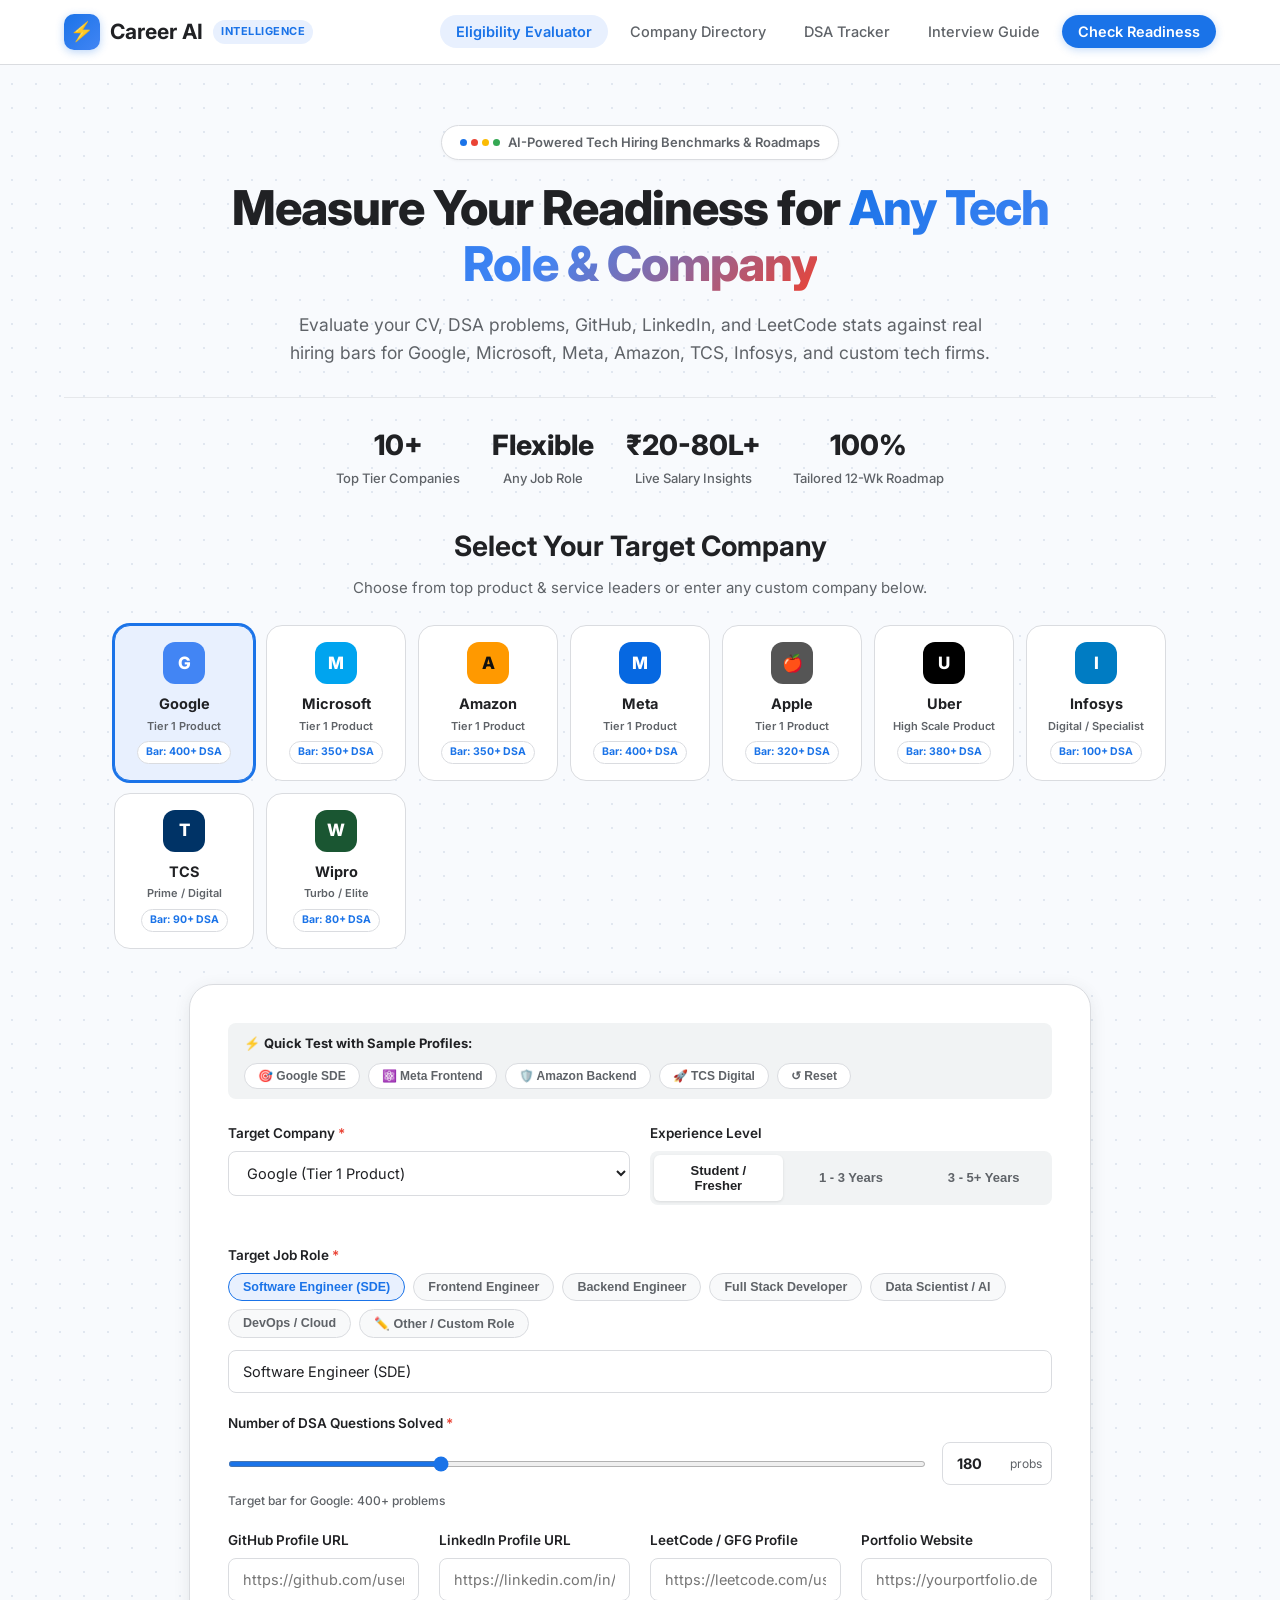
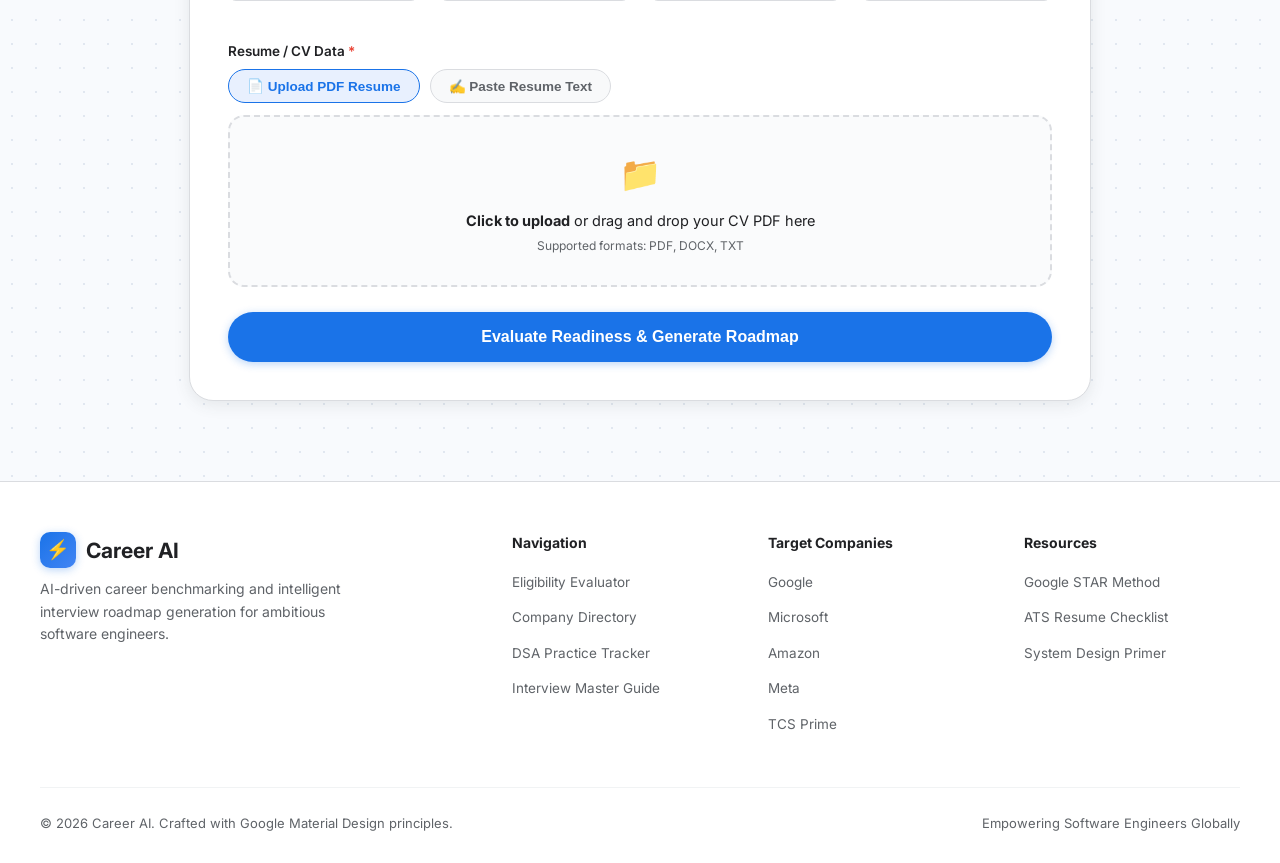
==== frontendai/index.html @ 82e25ff9 "Initial commit: Career AI v3.0 platform with multi-page Google Material design, role freedom, and el" ====
<!DOCTYPE html>
<html lang="en">
<head>
  <meta charset="UTF-8">
  <meta name="viewport" content="width=device-width, initial-scale=1.0">
  <title>Career AI | Tech Career Readiness & Intelligence Platform</title>
  <link rel="preconnect" href="https://fonts.googleapis.com">
  <link rel="preconnect" href="https://fonts.gstatic.com" crossorigin>
  <link href="https://fonts.googleapis.com/css2?family=Google+Sans:wght@400;500;700&family=Inter:wght@400;500;600;700;800&display=swap" rel="stylesheet">
  <link rel="stylesheet" href="style.css">
</head>
<body>

  <!-- Google-Style Navbar -->
  <nav class="navbar">
    <div class="nav-container">
      <a href="index.html" class="nav-brand">
        <div class="brand-logo-symbol">⚡</div>
        <span>Career AI</span>
        <span class="brand-ai-chip">INTELLIGENCE</span>
      </a>

      <ul class="nav-links">
        <li><a href="index.html" class="active">Eligibility Evaluator</a></li>
        <li><a href="companies.html">Company Directory</a></li>
        <li><a href="dsa-tracker.html">DSA Tracker</a></li>
        <li><a href="interview-guide.html">Interview Guide</a></li>
        <li><a href="#evaluatorSection" class="nav-cta">Check Readiness</a></li>
      </ul>
    </div>
  </nav>

  <!-- Hero Section -->
  <section class="hero">
    <div class="hero-pill-badge">
      <span class="google-dots">
        <span class="dot blue"></span>
        <span class="dot red"></span>
        <span class="dot yellow"></span>
        <span class="dot green"></span>
      </span>
      <span>AI-Powered Tech Hiring Benchmarks & Roadmaps</span>
    </div>

    <h1 class="hero-title">
      Measure Your Readiness for <span class="gradient-text">Any Tech Role & Company</span>
    </h1>
    <p class="hero-subtitle">
      Evaluate your CV, DSA problems, GitHub, LinkedIn, and LeetCode stats against real hiring bars for Google, Microsoft, Meta, Amazon, TCS, Infosys, and custom tech firms.
    </p>

    <div class="hero-stats-row">
      <div class="stat-item">
        <h3>10+</h3>
        <p>Top Tier Companies</p>
      </div>
      <div class="stat-item">
        <h3>Flexible</h3>
        <p>Any Job Role</p>
      </div>
      <div class="stat-item">
        <h3>₹20-80L+</h3>
        <p>Live Salary Insights</p>
      </div>
      <div class="stat-item">
        <h3>100%</h3>
        <p>Tailored 12-Wk Roadmap</p>
      </div>
    </div>
  </section>

  <!-- Quick Company Picker Section -->
  <section class="companies-picker-section">
    <div class="section-header">
      <h2>Select Your Target Company</h2>
      <p>Choose from top product & service leaders or enter any custom company below.</p>
    </div>

    <div class="company-cards-grid">
      <div class="picker-card selected" onclick="selectCompanyCard('Google')">
        <div class="company-logo-avatar avatar-google">G</div>
        <h4>Google</h4>
        <div class="picker-tag">Tier 1 Product</div>
        <div class="picker-dsa-badge">Bar: 400+ DSA</div>
      </div>

      <div class="picker-card" onclick="selectCompanyCard('Microsoft')">
        <div class="company-logo-avatar avatar-microsoft">M</div>
        <h4>Microsoft</h4>
        <div class="picker-tag">Tier 1 Product</div>
        <div class="picker-dsa-badge">Bar: 350+ DSA</div>
      </div>

      <div class="picker-card" onclick="selectCompanyCard('Amazon')">
        <div class="company-logo-avatar avatar-amazon">A</div>
        <h4>Amazon</h4>
        <div class="picker-tag">Tier 1 Product</div>
        <div class="picker-dsa-badge">Bar: 350+ DSA</div>
      </div>

      <div class="picker-card" onclick="selectCompanyCard('Meta')">
        <div class="company-logo-avatar avatar-meta">M</div>
        <h4>Meta</h4>
        <div class="picker-tag">Tier 1 Product</div>
        <div class="picker-dsa-badge">Bar: 400+ DSA</div>
      </div>

      <div class="picker-card" onclick="selectCompanyCard('Apple')">
        <div class="company-logo-avatar avatar-apple">🍎</div>
        <h4>Apple</h4>
        <div class="picker-tag">Tier 1 Product</div>
        <div class="picker-dsa-badge">Bar: 320+ DSA</div>
      </div>

      <div class="picker-card" onclick="selectCompanyCard('Uber')">
        <div class="company-logo-avatar avatar-uber">U</div>
        <h4>Uber</h4>
        <div class="picker-tag">High Scale Product</div>
        <div class="picker-dsa-badge">Bar: 380+ DSA</div>
      </div>

      <div class="picker-card" onclick="selectCompanyCard('Infosys')">
        <div class="company-logo-avatar avatar-infosys">I</div>
        <h4>Infosys</h4>
        <div class="picker-tag">Digital / Specialist</div>
        <div class="picker-dsa-badge">Bar: 100+ DSA</div>
      </div>

      <div class="picker-card" onclick="selectCompanyCard('TCS')">
        <div class="company-logo-avatar avatar-tcs">T</div>
        <h4>TCS</h4>
        <div class="picker-tag">Prime / Digital</div>
        <div class="picker-dsa-badge">Bar: 90+ DSA</div>
      </div>

      <div class="picker-card" onclick="selectCompanyCard('Wipro')">
        <div class="company-logo-avatar avatar-wipro">W</div>
        <h4>Wipro</h4>
        <div class="picker-tag">Turbo / Elite</div>
        <div class="picker-dsa-badge">Bar: 80+ DSA</div>
      </div>
    </div>
  </section>

  <!-- Main Evaluator Form Section -->
  <section class="evaluator-section" id="evaluatorSection">
    <div class="main-card">
      <!-- 1-Click Sample Profiles Bar -->
      <div class="sample-profiles-bar">
        <span>⚡ <strong>Quick Test with Sample Profiles:</strong></span>
        <div class="sample-btns">
          <button type="button" class="sample-btn" onclick="loadSampleProfile('google_sde')">🎯 Google SDE</button>
          <button type="button" class="sample-btn" onclick="loadSampleProfile('meta_frontend')">⚛️ Meta Frontend</button>
          <button type="button" class="sample-btn" onclick="loadSampleProfile('amazon_backend')">🛡️ Amazon Backend</button>
          <button type="button" class="sample-btn" onclick="loadSampleProfile('tcs_fresher')">🚀 TCS Digital</button>
          <button type="button" class="sample-btn" onclick="clearForm()">↺ Reset</button>
        </div>
      </div>

      <form id="evaluationForm" onsubmit="handleEvaluate(event)">
        <!-- Company Selection -->
        <div class="form-row">
          <div class="form-group">
            <label for="company">Target Company <span class="req">*</span></label>
            <select id="company" required onchange="onCompanySelectDropdown()">
              <option value="Google">Google (Tier 1 Product)</option>
              <option value="Microsoft">Microsoft (Tier 1 Product)</option>
              <option value="Amazon">Amazon (Tier 1 Product)</option>
              <option value="Meta">Meta (Tier 1 Product)</option>
              <option value="Apple">Apple (Tier 1 Product)</option>
              <option value="Uber">Uber (High Scale Product)</option>
              <option value="Infosys">Infosys (Specialist / DSE / SE)</option>
              <option value="TCS">TCS (Prime / Digital / Ninja)</option>
              <option value="Wipro">Wipro (Turbo / Elite)</option>
              <option value="custom">✏️ Enter Custom Company...</option>
            </select>
          </div>

          <div class="form-group" id="customCompanyGroup" style="display:none;">
            <label for="customCompany">Custom Company Name <span class="req">*</span></label>
            <input type="text" id="customCompany" placeholder="e.g. Netflix, Stripe, Flipkart, Zomato">
          </div>

          <div class="form-group">
            <label>Experience Level</label>
            <div class="exp-segmented-bar">
              <button type="button" class="exp-tab active" onclick="setExpLevel('fresher', this)">Student / Fresher</button>
              <button type="button" class="exp-tab" onclick="setExpLevel('mid', this)">1 - 3 Years</button>
              <button type="button" class="exp-tab" onclick="setExpLevel('senior', this)">3 - 5+ Years</button>
            </div>
            <input type="hidden" id="experienceLevel" value="fresher">
          </div>
        </div>

        <!-- JOB ROLE FREEDOM: Interactive Role Chips + Custom Input -->
        <div class="form-group">
          <label>Target Job Role <span class="req">*</span></label>
          <div class="role-chips-container">
            <button type="button" class="role-chip active" onclick="setRole('Software Engineer (SDE)', this)">Software Engineer (SDE)</button>
            <button type="button" class="role-chip" onclick="setRole('Frontend Engineer / React Developer', this)">Frontend Engineer</button>
            <button type="button" class="role-chip" onclick="setRole('Backend Engineer', this)">Backend Engineer</button>
            <button type="button" class="role-chip" onclick="setRole('Full Stack Developer', this)">Full Stack Developer</button>
            <button type="button" class="role-chip" onclick="setRole('Data Scientist / AI & ML Engineer', this)">Data Scientist / AI</button>
            <button type="button" class="role-chip" onclick="setRole('DevOps / Cloud / SRE', this)">DevOps / Cloud</button>
            <button type="button" class="role-chip" onclick="setRole('custom', this)">✏️ Other / Custom Role</button>
          </div>
          <input type="text" id="targetRole" value="Software Engineer (SDE)" required placeholder="Or type any specific role (e.g. Mobile Developer, Security Engineer, NLP Researcher)...">
        </div>

        <!-- DSA Questions Solved with Interactive Slider + Number Box -->
        <div class="form-group">
          <label for="dsaSlider">Number of DSA Questions Solved <span class="req">*</span></label>
          <div class="dsa-combo">
            <input type="range" id="dsaSlider" class="dsa-slider" min="0" max="600" value="180" oninput="syncDsaFromSlider(this.value)">
            <div class="dsa-number-box">
              <input type="number" id="dsaSolved" min="0" max="2500" value="180" oninput="syncDsaFromInput(this.value)" required>
              <span class="dsa-unit">probs</span>
            </div>
          </div>
          <div class="dsa-bar-status" id="dsaBarStatus">Target bar for Google: 400+ problems</div>
        </div>

        <!-- Profiles: GitHub, LinkedIn, LeetCode, Portfolio -->
        <div class="form-row four-col">
          <div class="form-group">
            <label for="githubUrl">GitHub Profile URL</label>
            <input type="url" id="githubUrl" placeholder="https://github.com/username">
          </div>

          <div class="form-group">
            <label for="linkedinUrl">LinkedIn Profile URL</label>
            <input type="url" id="linkedinUrl" placeholder="https://linkedin.com/in/username">
          </div>

          <div class="form-group">
            <label for="leetcodeUrl">LeetCode / GFG Profile</label>
            <input type="url" id="leetcodeUrl" placeholder="https://leetcode.com/username">
          </div>

          <div class="form-group">
            <label for="portfolioUrl">Portfolio Website</label>
            <input type="url" id="portfolioUrl" placeholder="https://yourportfolio.dev">
          </div>
        </div>

        <!-- CV / Resume Section with Tab Switcher -->
        <div class="cv-section">
          <label>Resume / CV Data <span class="req">*</span></label>
          <div class="cv-tabs">
            <button type="button" class="tab-btn active" id="tabPdfBtn" onclick="switchCvTab('pdf')">📄 Upload PDF Resume</button>
            <button type="button" class="tab-btn" id="tabTextBtn" onclick="switchCvTab('text')">✍️ Paste Resume Text</button>
          </div>

          <!-- PDF Upload Dropzone -->
          <div id="pdfUploadContainer" class="tab-content active">
            <div class="file-dropzone" id="dropzone" onclick="document.getElementById('cvFile').click()">
              <input type="file" id="cvFile" accept=".pdf,.docx,.txt" style="display:none" onchange="handleFileSelected(event)">
              <div class="dropzone-icon">📁</div>
              <div class="dropzone-text" id="dropzoneText">
                <strong>Click to upload</strong> or drag and drop your CV PDF here
              </div>
              <div class="dropzone-sub">Supported formats: PDF, DOCX, TXT</div>
            </div>
          </div>

          <!-- Direct Resume Text Box -->
          <div id="textUploadContainer" class="tab-content">
            <textarea id="cvText" rows="6" placeholder="Paste your resume content, technical skills, projects, and work experience here..."></textarea>
          </div>
        </div>

        <!-- Submit Button -->
        <button type="submit" id="submitBtn" class="btn-primary-google">
          <span id="btnText">Evaluate Readiness & Generate Roadmap</span>
          <span id="btnSpinner" class="spinner" style="display: none;"></span>
        </button>
      </form>
    </div>

    <!-- Results Container (Appears after submission) -->
    <div id="resultContainer" class="result-container" style="display: none;"></div>
  </section>

  <!-- Google-Style Footer -->
  <footer class="google-footer">
    <div class="footer-content">
      <div class="footer-brand">
        <div class="nav-brand">
          <div class="brand-logo-symbol">⚡</div>
          <span>Career AI</span>
        </div>
        <p>AI-driven career benchmarking and intelligent interview roadmap generation for ambitious software engineers.</p>
      </div>

      <div class="footer-col">
        <h4>Navigation</h4>
        <ul>
          <li><a href="index.html">Eligibility Evaluator</a></li>
          <li><a href="companies.html">Company Directory</a></li>
          <li><a href="dsa-tracker.html">DSA Practice Tracker</a></li>
          <li><a href="interview-guide.html">Interview Master Guide</a></li>
        </ul>
      </div>

      <div class="footer-col">
        <h4>Target Companies</h4>
        <ul>
          <li><a href="companies.html#google">Google</a></li>
          <li><a href="companies.html#microsoft">Microsoft</a></li>
          <li><a href="companies.html#amazon">Amazon</a></li>
          <li><a href="companies.html#meta">Meta</a></li>
          <li><a href="companies.html#tcs">TCS Prime</a></li>
        </ul>
      </div>

      <div class="footer-col">
        <h4>Resources</h4>
        <ul>
          <li><a href="interview-guide.html#star">Google STAR Method</a></li>
          <li><a href="interview-guide.html#ats">ATS Resume Checklist</a></li>
          <li><a href="interview-guide.html#system-design">System Design Primer</a></li>
        </ul>
      </div>
    </div>

    <div class="footer-bottom">
      <span>© 2026 Career AI. Crafted with Google Material Design principles.</span>
      <span>Empowering Software Engineers Globally</span>
    </div>
  </footer>

  <script src="script.js"></script>
</body>
</html>
---- frontendai/style.css ----
/* Google Design System inspired styling for Career AI v3.0 */
@import url('https://fonts.googleapis.com/css2?family=Google+Sans:wght@400;500;700&family=Inter:wght@400;500;600;700;800&display=swap');

:root {
  --google-blue: #1a73e8;
  --google-blue-hover: #1557b0;
  --google-blue-surface: #e8f0fe;
  --google-red: #ea4335;
  --google-red-surface: #fce8e6;
  --google-yellow: #fbbc04;
  --google-yellow-surface: #fef7e0;
  --google-green: #34a853;
  --google-green-surface: #e6f4ea;
  
  --surface: #ffffff;
  --bg: #f8fafd;
  --border: #dadce0;
  --border-subtle: #f1f3f4;
  
  --text-primary: #202124;
  --text-secondary: #5f6368;
  --text-tertiary: #80868b;
  
  --shadow-sm: 0 1px 3px 0 rgba(60,64,67,0.12), 0 1px 2px 0 rgba(60,64,67,0.24);
  --shadow-md: 0 4px 16px 0 rgba(60,64,67,0.1);
  --shadow-hover: 0 8px 28px 0 rgba(60,64,67,0.16);
  
  --radius-sm: 8px;
  --radius-md: 16px;
  --radius-lg: 24px;
  --radius-full: 9999px;
}

* {
  margin: 0;
  padding: 0;
  box-sizing: border-box;
}

body {
  font-family: 'Inter', 'Google Sans', -apple-system, sans-serif;
  background-color: var(--bg);
  color: var(--text-primary);
  line-height: 1.6;
  -webkit-font-smoothing: antialiased;
  background-image: radial-gradient(#e1e7f0 1px, transparent 1px);
  background-size: 24px 24px;
}

/* NAVBAR */
.navbar {
  position: sticky;
  top: 0;
  z-index: 1000;
  background: rgba(255, 255, 255, 0.94);
  backdrop-filter: blur(12px);
  border-bottom: 1px solid var(--border);
}

.nav-container {
  max-width: 1200px;
  margin: 0 auto;
  padding: 14px 24px;
  display: flex;
  align-items: center;
  justify-content: space-between;
}

.nav-brand {
  display: flex;
  align-items: center;
  gap: 10px;
  text-decoration: none;
  font-family: 'Google Sans', 'Inter', sans-serif;
  font-weight: 700;
  font-size: 21px;
  color: var(--text-primary);
}

.brand-logo-symbol {
  width: 36px;
  height: 36px;
  border-radius: 10px;
  background: linear-gradient(135deg, var(--google-blue), #4285f4);
  color: white;
  display: flex;
  align-items: center;
  justify-content: center;
  font-size: 19px;
  font-weight: 800;
  box-shadow: 0 2px 8px rgba(26,115,232,0.3);
}

.brand-ai-chip {
  background: var(--google-blue-surface);
  color: var(--google-blue);
  font-size: 11px;
  font-weight: 700;
  padding: 3px 8px;
  border-radius: var(--radius-full);
  letter-spacing: 0.5px;
}

.nav-links {
  display: flex;
  align-items: center;
  gap: 6px;
  list-style: none;
}

.nav-links a {
  text-decoration: none;
  color: var(--text-secondary);
  font-size: 14.5px;
  font-weight: 500;
  padding: 8px 16px;
  border-radius: var(--radius-full);
  transition: all 0.2s ease;
}

.nav-links a:hover {
  background: var(--border-subtle);
  color: var(--text-primary);
}

.nav-links a.active {
  background: var(--google-blue-surface);
  color: var(--google-blue);
  font-weight: 600;
}

.nav-cta {
  background: var(--google-blue) !important;
  color: white !important;
  font-weight: 600 !important;
  box-shadow: 0 2px 8px rgba(26,115,232,0.25);
}

.nav-cta:hover {
  background: var(--google-blue-hover) !important;
}

/* HERO SECTION */
.hero {
  max-width: 1200px;
  margin: 0 auto;
  padding: 60px 24px 35px;
  text-align: center;
}

.hero-pill-badge {
  display: inline-flex;
  align-items: center;
  gap: 8px;
  padding: 6px 18px;
  background: white;
  border: 1px solid var(--border);
  border-radius: var(--radius-full);
  font-size: 13px;
  font-weight: 600;
  color: var(--text-secondary);
  box-shadow: 0 1px 3px rgba(0,0,0,0.04);
  margin-bottom: 20px;
}

.google-dots {
  display: inline-flex;
  gap: 4px;
}

.dot {
  width: 7px;
  height: 7px;
  border-radius: 50%;
}
.dot.blue { background: var(--google-blue); }
.dot.red { background: var(--google-red); }
.dot.yellow { background: var(--google-yellow); }
.dot.green { background: var(--google-green); }

.hero-title {
  font-family: 'Google Sans', 'Inter', sans-serif;
  font-size: 48px;
  font-weight: 800;
  letter-spacing: -1px;
  line-height: 1.18;
  color: #202124;
  margin-bottom: 18px;
  max-width: 860px;
  margin-left: auto;
  margin-right: auto;
}

.gradient-text {
  background: linear-gradient(135deg, #1a73e8 0%, #4285f4 50%, #ea4335 100%);
  -webkit-background-clip: text;
  -webkit-text-fill-color: transparent;
}

.hero-subtitle {
  font-size: 17.5px;
  color: var(--text-secondary);
  max-width: 700px;
  margin: 0 auto 30px;
  line-height: 1.6;
}

.hero-stats-row {
  display: flex;
  justify-content: center;
  gap: 32px;
  margin-top: 30px;
  padding-top: 25px;
  border-top: 1px solid rgba(218, 220, 224, 0.6);
}

.stat-item h3 {
  font-size: 28px;
  font-weight: 800;
  color: var(--text-primary);
  font-family: 'Google Sans', 'Inter', sans-serif;
}

.stat-item p {
  font-size: 13px;
  color: var(--text-secondary);
  font-weight: 500;
}

/* SECTION HEADINGS */
.section-header {
  text-align: center;
  margin-bottom: 25px;
}

.section-header h2 {
  font-family: 'Google Sans', 'Inter', sans-serif;
  font-size: 28px;
  font-weight: 700;
  color: var(--text-primary);
  margin-bottom: 8px;
}

.section-header p {
  color: var(--text-secondary);
  font-size: 15px;
}

/* COMPANY QUICK PICKER */
.companies-picker-section {
  max-width: 1100px;
  margin: 0 auto 35px;
  padding: 0 24px;
}

.company-cards-grid {
  display: grid;
  grid-template-columns: repeat(auto-fit, minmax(140px, 1fr));
  gap: 12px;
}

.picker-card {
  background: var(--surface);
  border: 1.5px solid var(--border);
  border-radius: var(--radius-md);
  padding: 16px 12px;
  text-align: center;
  cursor: pointer;
  transition: all 0.25s cubic-bezier(0.4, 0, 0.2, 1);
  position: relative;
  overflow: hidden;
}

.picker-card:hover {
  border-color: var(--google-blue);
  transform: translateY(-3px);
  box-shadow: var(--shadow-sm);
}

.picker-card.selected {
  border-color: var(--google-blue);
  background: var(--google-blue-surface);
  box-shadow: 0 0 0 2px var(--google-blue);
}

.company-logo-avatar {
  width: 42px;
  height: 42px;
  border-radius: 12px;
  margin: 0 auto 8px;
  display: flex;
  align-items: center;
  justify-content: center;
  font-weight: 800;
  font-size: 17px;
  color: white;
}

.avatar-google { background: #4285f4; }
.avatar-microsoft { background: #00a4ef; }
.avatar-amazon { background: #ff9900; color: #111; }
.avatar-meta { background: #0668e1; }
.avatar-apple { background: #555555; }
.avatar-uber { background: #000000; }
.avatar-infosys { background: #007cc3; }
.avatar-tcs { background: #003366; }
.avatar-wipro { background: #1a5632; }

.picker-card h4 {
  font-size: 14.5px;
  font-weight: 700;
  color: var(--text-primary);
  margin-bottom: 2px;
}

.picker-tag {
  font-size: 11px;
  font-weight: 600;
  color: var(--text-secondary);
}

.picker-dsa-badge {
  display: inline-block;
  font-size: 10.5px;
  font-weight: 700;
  color: var(--google-blue);
  background: white;
  padding: 2px 8px;
  border-radius: var(--radius-full);
  margin-top: 6px;
  border: 1px solid var(--border);
}

/* MAIN FORM CARD */
.evaluator-section {
  max-width: 950px;
  margin: 0 auto 60px;
  padding: 0 24px;
}

.main-card {
  background: var(--surface);
  border-radius: var(--radius-lg);
  padding: 38px;
  border: 1px solid var(--border);
  box-shadow: var(--shadow-md);
}

.sample-profiles-bar {
  display: flex;
  align-items: center;
  justify-content: space-between;
  background: #f1f3f4;
  padding: 10px 16px;
  border-radius: var(--radius-sm);
  margin-bottom: 24px;
  font-size: 13px;
  flex-wrap: wrap;
  gap: 10px;
}

.sample-btns {
  display: flex;
  gap: 8px;
  flex-wrap: wrap;
}

.sample-btn {
  background: white;
  border: 1px solid var(--border);
  padding: 5px 13px;
  border-radius: var(--radius-full);
  font-size: 12px;
  font-weight: 600;
  cursor: pointer;
  color: var(--text-secondary);
  transition: all 0.15s ease;
}

.sample-btn:hover {
  color: var(--google-blue);
  border-color: var(--google-blue);
  background: var(--google-blue-surface);
}

/* FORM ELEMENTS */
.form-row {
  display: grid;
  grid-template-columns: 1fr 1fr;
  gap: 20px;
  margin-bottom: 20px;
}

.form-row.three-col {
  grid-template-columns: repeat(3, 1fr);
}

.form-row.four-col {
  grid-template-columns: repeat(4, 1fr);
}

.form-group {
  margin-bottom: 20px;
}

label {
  display: block;
  font-size: 13.5px;
  font-weight: 600;
  color: var(--text-primary);
  margin-bottom: 6px;
}

.req {
  color: var(--google-red);
}

input[type="text"],
input[type="number"],
input[type="url"],
select,
textarea {
  width: 100%;
  padding: 12px 14px;
  border: 1.5px solid var(--border);
  border-radius: var(--radius-sm);
  font-size: 14.5px;
  color: var(--text-primary);
  background: white;
  transition: all 0.2s ease;
  font-family: inherit;
}

input:focus, select:focus, textarea:focus {
  outline: none;
  border-color: var(--google-blue);
  box-shadow: 0 0 0 3px rgba(26,115,232, 0.15);
}

/* ROLE SELECTION CHIPS */
.role-chips-container {
  display: flex;
  flex-wrap: wrap;
  gap: 8px;
  margin-bottom: 12px;
}

.role-chip {
  background: #f8f9fa;
  border: 1.5px solid var(--border);
  padding: 6px 14px;
  border-radius: var(--radius-full);
  font-size: 12.5px;
  font-weight: 600;
  color: var(--text-secondary);
  cursor: pointer;
  transition: all 0.2s ease;
}

.role-chip:hover {
  border-color: var(--google-blue);
  color: var(--google-blue);
}

.role-chip.active {
  background: var(--google-blue-surface);
  border-color: var(--google-blue);
  color: var(--google-blue);
  font-weight: 700;
}

/* EXPERIENCE SEGMENTED CONTROL */
.exp-segmented-bar {
  display: flex;
  background: #f1f3f4;
  padding: 4px;
  border-radius: var(--radius-sm);
  gap: 4px;
}

.exp-tab {
  flex: 1;
  text-align: center;
  padding: 8px 12px;
  border-radius: 6px;
  font-size: 13px;
  font-weight: 600;
  color: var(--text-secondary);
  cursor: pointer;
  transition: all 0.2s ease;
  background: transparent;
  border: none;
}

.exp-tab.active {
  background: white;
  color: var(--text-primary);
  box-shadow: 0 1px 3px rgba(0,0,0,0.1);
}

/* DSA SLIDER & NUMBER COMBO */
.dsa-combo {
  display: flex;
  align-items: center;
  gap: 16px;
  margin-top: 8px;
}

.dsa-slider {
  flex: 1;
  height: 6px;
  accent-color: var(--google-blue);
  cursor: pointer;
}

.dsa-number-box {
  width: 110px;
  position: relative;
}

.dsa-number-box input {
  padding-right: 32px;
  font-weight: 700;
}

.dsa-unit {
  position: absolute;
  right: 10px;
  top: 50%;
  transform: translateY(-50%);
  font-size: 12px;
  color: var(--text-secondary);
  pointer-events: none;
}

.dsa-bar-status {
  font-size: 12px;
  margin-top: 6px;
  font-weight: 500;
  color: var(--text-secondary);
}

/* CV TABS & DROPZONE */
.cv-section {
  margin-top: 10px;
  margin-bottom: 25px;
}

.cv-tabs {
  display: flex;
  gap: 10px;
  margin-bottom: 12px;
}

.tab-btn {
  padding: 8px 18px;
  border: 1px solid var(--border);
  background: #f8f9fa;
  border-radius: var(--radius-full);
  font-size: 13.5px;
  font-weight: 600;
  color: var(--text-secondary);
  cursor: pointer;
  transition: all 0.15s ease;
}

.tab-btn.active {
  background: var(--google-blue-surface);
  border-color: var(--google-blue);
  color: var(--google-blue);
}

.tab-content {
  display: none;
}

.tab-content.active {
  display: block;
}

.file-dropzone {
  border: 2px dashed #dadce0;
  border-radius: var(--radius-md);
  padding: 30px 20px;
  text-align: center;
  background: #fafbfc;
  cursor: pointer;
  transition: all 0.2s ease;
}

.file-dropzone:hover {
  border-color: var(--google-blue);
  background: var(--google-blue-surface);
}

.dropzone-icon {
  font-size: 34px;
  margin-bottom: 8px;
}

.dropzone-text {
  font-size: 14.5px;
  color: var(--text-primary);
  margin-bottom: 4px;
}

.dropzone-sub {
  font-size: 12px;
  color: var(--text-secondary);
}

.selected-file-pill {
  display: inline-flex;
  align-items: center;
  gap: 8px;
  background: white;
  border: 1px solid var(--border);
  padding: 6px 14px;
  border-radius: var(--radius-full);
  font-size: 13px;
  font-weight: 600;
  color: var(--google-blue);
  box-shadow: 0 1px 3px rgba(0,0,0,0.05);
}

.remove-file-btn {
  background: none;
  border: none;
  color: var(--google-red);
  font-weight: bold;
  cursor: pointer;
  padding: 0 4px;
}

/* SUBMIT BUTTON */
.btn-primary-google {
  width: 100%;
  padding: 16px;
  background: var(--google-blue);
  color: white;
  border: none;
  border-radius: var(--radius-full);
  font-size: 16px;
  font-weight: 700;
  cursor: pointer;
  display: flex;
  align-items: center;
  justify-content: center;
  gap: 10px;
  box-shadow: 0 2px 8px rgba(26,115,232,0.3);
  transition: all 0.2s ease;
}

.btn-primary-google:hover {
  background: var(--google-blue-hover);
  box-shadow: 0 4px 14px rgba(26,115,232,0.4);
}

.spinner {
  width: 20px;
  height: 20px;
  border: 3px solid rgba(255,255,255,0.3);
  border-radius: 50%;
  border-top-color: white;
  animation: spin 0.8s linear infinite;
}

@keyframes spin {
  to { transform: rotate(360deg); }
}

/* RESULTS DASHBOARD */
.result-container {
  margin-top: 40px;
  animation: fadeIn 0.4s ease;
}

@keyframes fadeIn {
  from { opacity: 0; transform: translateY(16px); }
  to { opacity: 1; transform: translateY(0); }
}

.result-header-card {
  background: var(--surface);
  border-radius: var(--radius-lg);
  padding: 35px;
  border: 1px solid var(--border);
  box-shadow: var(--shadow-sm);
  margin-bottom: 25px;
  display: flex;
  justify-content: space-between;
  align-items: center;
  gap: 25px;
}

.company-badge-pill {
  display: inline-block;
  padding: 4px 12px;
  background: #f1f3f4;
  color: var(--text-secondary);
  border-radius: var(--radius-full);
  font-size: 12px;
  font-weight: 700;
  margin-bottom: 8px;
}

.salary-tag-chip {
  display: inline-flex;
  align-items: center;
  gap: 6px;
  background: var(--google-green-surface);
  color: var(--google-green);
  border: 1px solid #ceead6;
  padding: 4px 12px;
  border-radius: var(--radius-full);
  font-size: 12.5px;
  font-weight: 700;
  margin-left: 8px;
}

.result-company-name {
  font-family: 'Google Sans', 'Inter', sans-serif;
  font-size: 30px;
  font-weight: 800;
  color: var(--text-primary);
}

.result-role-name {
  font-size: 16px;
  color: var(--text-secondary);
  margin-bottom: 8px;
}

.verdict-callout {
  background: #f8f9fa;
  border-left: 4px solid var(--google-blue);
  padding: 10px 14px;
  border-radius: 4px;
  font-size: 14px;
  color: var(--text-primary);
  margin-top: 12px;
}

/* BIG SCORE GAUGE */
.score-gauge-box {
  display: flex;
  flex-direction: column;
  align-items: center;
  min-width: 140px;
}

.score-circle {
  width: 115px;
  height: 115px;
  border-radius: 50%;
  display: flex;
  flex-direction: column;
  align-items: center;
  justify-content: center;
  font-family: 'Google Sans', 'Inter', sans-serif;
  font-size: 32px;
  font-weight: 800;
  border: 7px solid;
  margin-bottom: 10px;
}

.score-circle.high { border-color: var(--google-green); color: var(--google-green); background: var(--google-green-surface); }
.score-circle.medium { border-color: var(--google-blue); color: var(--google-blue); background: var(--google-blue-surface); }
.score-circle.moderate { border-color: var(--google-yellow); color: #b06000; background: var(--google-yellow-surface); }
.score-circle.low { border-color: var(--google-red); color: var(--google-red); background: var(--google-red-surface); }

.status-badge {
  font-size: 12px;
  font-weight: 700;
  padding: 4px 12px;
  border-radius: var(--radius-full);
  text-align: center;
}

.status-badge.high { background: var(--google-green-surface); color: var(--google-green); }
.status-badge.medium { background: var(--google-blue-surface); color: var(--google-blue); }
.status-badge.moderate { background: var(--google-yellow-surface); color: #b06000; }
.status-badge.low { background: var(--google-red-surface); color: var(--google-red); }

/* BREAKDOWN METRICS */
.breakdown-row {
  display: grid;
  grid-template-columns: repeat(4, 1fr);
  gap: 16px;
  margin-bottom: 25px;
}

.metric-card {
  background: var(--surface);
  border-radius: var(--radius-md);
  padding: 20px;
  border: 1px solid var(--border);
  box-shadow: 0 1px 2px rgba(0,0,0,0.04);
}

.metric-card h5 {
  font-size: 13px;
  font-weight: 600;
  color: var(--text-secondary);
  margin-bottom: 6px;
}

.metric-num {
  font-family: 'Google Sans', 'Inter', sans-serif;
  font-size: 22px;
  font-weight: 800;
  color: var(--text-primary);
  margin-bottom: 8px;
}

.progress-track {
  height: 6px;
  background: #e8eaed;
  border-radius: var(--radius-full);
  overflow: hidden;
  margin-bottom: 8px;
}

.progress-fill {
  height: 100%;
  background: var(--google-blue);
  border-radius: var(--radius-full);
}

.metric-sub {
  font-size: 11.5px;
  color: var(--text-secondary);
}

/* SKILLS SECTION */
.skills-comparison-card {
  background: var(--surface);
  border-radius: var(--radius-lg);
  padding: 30px;
  border: 1px solid var(--border);
  box-shadow: var(--shadow-sm);
  margin-bottom: 25px;
}

.skills-comparison-card h3 {
  font-family: 'Google Sans', 'Inter', sans-serif;
  font-size: 20px;
  font-weight: 700;
  margin-bottom: 18px;
}

.skills-split {
  display: grid;
  grid-template-columns: 1fr 1fr;
  gap: 24px;
}

.skill-bucket h4 {
  font-size: 14px;
  font-weight: 700;
  margin-bottom: 12px;
}

.skill-chips {
  display: flex;
  flex-wrap: wrap;
  gap: 8px;
}

.chip {
  padding: 5px 12px;
  border-radius: var(--radius-full);
  font-size: 12.5px;
  font-weight: 600;
  display: inline-flex;
  align-items: center;
  gap: 6px;
}

.chip.matched {
  background: var(--google-green-surface);
  color: var(--google-green);
  border: 1px solid #ceead6;
}

.chip.missing {
  background: var(--google-yellow-surface);
  color: #b06000;
  border: 1px solid #fce8b2;
}

/* INTERVIEW QUESTIONS CARD */
.questions-card {
  background: var(--surface);
  border-radius: var(--radius-lg);
  padding: 30px;
  border: 1px solid var(--border);
  box-shadow: var(--shadow-sm);
  margin-bottom: 25px;
}

.questions-card h3 {
  font-family: 'Google Sans', 'Inter', sans-serif;
  font-size: 20px;
  font-weight: 700;
  margin-bottom: 16px;
}

.question-item {
  background: #f8f9fa;
  border-radius: 8px;
  padding: 14px 18px;
  margin-bottom: 10px;
  border-left: 3px solid var(--google-blue);
  display: flex;
  justify-content: space-between;
  align-items: center;
  gap: 15px;
}

.question-text {
  font-size: 14px;
  font-weight: 600;
  color: var(--text-primary);
}

.question-type-badge {
  font-size: 11.5px;
  font-weight: 700;
  padding: 2px 8px;
  border-radius: 4px;
  background: var(--google-blue-surface);
  color: var(--google-blue);
  white-space: nowrap;
}

/* ROADMAP SECTION & CHECKLIST */
.roadmap-card {
  background: var(--surface);
  border-radius: var(--radius-lg);
  padding: 35px;
  border: 1px solid var(--border);
  box-shadow: var(--shadow-sm);
}

.roadmap-top-bar {
  display: flex;
  justify-content: space-between;
  align-items: flex-start;
  margin-bottom: 25px;
  flex-wrap: wrap;
  gap: 15px;
}

.roadmap-top-bar h3 {
  font-family: 'Google Sans', 'Inter', sans-serif;
  font-size: 22px;
  font-weight: 800;
  color: var(--text-primary);
  margin-bottom: 4px;
}

.roadmap-top-bar p {
  font-size: 14px;
  color: var(--text-secondary);
}

.action-btn-secondary {
  background: white;
  border: 1.5px solid var(--border);
  padding: 8px 18px;
  border-radius: var(--radius-full);
  font-size: 13.5px;
  font-weight: 600;
  cursor: pointer;
  color: var(--text-primary);
  transition: all 0.2s ease;
  display: inline-flex;
  align-items: center;
  gap: 6px;
}

.action-btn-secondary:hover {
  border-color: var(--google-blue);
  color: var(--google-blue);
  background: var(--google-blue-surface);
}

/* TIMELINE */
.timeline {
  position: relative;
  padding-left: 32px;
}

.timeline::before {
  content: '';
  position: absolute;
  left: 11px;
  top: 8px;
  bottom: 8px;
  width: 2px;
  background: #dadce0;
}

.timeline-phase-block {
  position: relative;
  margin-bottom: 30px;
}

.timeline-phase-block:last-child {
  margin-bottom: 0;
}

.timeline-node {
  position: absolute;
  left: -27px;
  top: 2px;
  width: 14px;
  height: 14px;
  border-radius: 50%;
  background: var(--google-blue);
  border: 3px solid white;
  box-shadow: 0 0 0 2px var(--google-blue);
}

.timeline-phase-header {
  display: flex;
  align-items: center;
  gap: 10px;
  margin-bottom: 8px;
}

.phase-pill {
  background: var(--google-blue-surface);
  color: var(--google-blue);
  font-size: 11.5px;
  font-weight: 700;
  text-transform: uppercase;
  padding: 2px 8px;
  border-radius: 4px;
}

.phase-time {
  font-size: 12.5px;
  color: var(--text-secondary);
  font-weight: 500;
}

.phase-heading {
  font-family: 'Google Sans', 'Inter', sans-serif;
  font-size: 17px;
  font-weight: 700;
  color: var(--text-primary);
  margin-bottom: 12px;
}

.interactive-checklist {
  list-style: none;
}

.interactive-checklist li {
  font-size: 14px;
  color: #3c4043;
  margin-bottom: 8px;
  display: flex;
  align-items: flex-start;
  gap: 10px;
}

.step-checkbox {
  margin-top: 3px;
  accent-color: var(--google-blue);
  width: 16px;
  height: 16px;
  cursor: pointer;
}

/* FOOTER */
.google-footer {
  background: white;
  border-top: 1px solid var(--border);
  padding: 50px 24px 30px;
  margin-top: 80px;
}

.footer-content {
  max-width: 1200px;
  margin: 0 auto;
  display: grid;
  grid-template-columns: 2fr repeat(3, 1fr);
  gap: 40px;
  margin-bottom: 40px;
}

.footer-brand p {
  font-size: 14px;
  color: var(--text-secondary);
  margin-top: 10px;
  max-width: 320px;
}

.footer-col h4 {
  font-size: 14px;
  font-weight: 700;
  color: var(--text-primary);
  margin-bottom: 14px;
}

.footer-col ul {
  list-style: none;
}

.footer-col ul li {
  margin-bottom: 10px;
}

.footer-col ul a {
  text-decoration: none;
  color: var(--text-secondary);
  font-size: 13.5px;
  transition: color 0.15s ease;
}

.footer-col ul a:hover {
  color: var(--google-blue);
}

.footer-bottom {
  max-width: 1200px;
  margin: 0 auto;
  border-top: 1px solid var(--border-subtle);
  padding-top: 25px;
  display: flex;
  justify-content: space-between;
  align-items: center;
  font-size: 13px;
  color: var(--text-secondary);
}

/* RESPONSIVE */
@media (max-width: 850px) {
  .hero-title { font-size: 34px; }
  .form-row, .form-row.three-col, .form-row.four-col, .breakdown-row, .skills-split, .footer-content {
    grid-template-columns: 1fr;
  }
  .result-header-card {
    flex-direction: column;
    text-align: center;
  }
}

/* ==========================================================================
   COMPANIES DIRECTORY PAGE STYLES
   ========================================================================== */
.companies-page-container {
  max-width: 1240px;
  margin: 10px auto 60px;
  padding: 0 24px;
}

.category-tabs {
  display: flex;
  justify-content: center;
  gap: 12px;
  margin-bottom: 35px;
  flex-wrap: wrap;
}

.cat-tab {
  background: white;
  border: 1.5px solid var(--border);
  padding: 10px 24px;
  border-radius: var(--radius-full);
  font-size: 14px;
  font-weight: 600;
  color: var(--text-secondary);
  cursor: pointer;
  transition: all 0.2s cubic-bezier(0.4, 0, 0.2, 1);
  box-shadow: 0 1px 2px rgba(0,0,0,0.04);
}

.cat-tab:hover {
  border-color: var(--google-blue);
  color: var(--google-blue);
  background: var(--google-blue-surface);
}

.cat-tab.active {
  background: var(--google-blue);
  color: white;
  border-color: var(--google-blue);
  box-shadow: 0 2px 8px rgba(26,115,232,0.3);
}

.companies-detailed-grid {
  display: grid;
  grid-template-columns: repeat(auto-fill, minmax(360px, 1fr));
  gap: 24px;
}

.company-detail-card {
  background: var(--surface);
  border: 1.5px solid var(--border);
  border-radius: var(--radius-lg);
  padding: 28px;
  box-shadow: var(--shadow-sm);
  display: flex;
  flex-direction: column;
  justify-content: space-between;
  transition: all 0.3s cubic-bezier(0.4, 0, 0.2, 1);
  position: relative;
  overflow: hidden;
}

.company-detail-card:hover {
  box-shadow: var(--shadow-hover);
  transform: translateY(-5px);
  border-color: #b9d5fb;
}

.card-top-info {
  display: flex;
  align-items: center;
  gap: 14px;
  margin-bottom: 16px;
}

.company-card-header-text h3 {
  font-family: 'Google Sans', 'Inter', sans-serif;
  font-size: 22px;
  font-weight: 800;
  color: var(--text-primary);
  line-height: 1.2;
}

.company-bar-stats {
  display: grid;
  grid-template-columns: 1fr 1fr;
  gap: 10px;
  background: #f8fafd;
  padding: 12px 14px;
  border-radius: 10px;
  margin-bottom: 14px;
  border: 1px solid var(--border-subtle);
}

.bar-stat-label {
  font-size: 11.5px;
  color: var(--text-secondary);
  font-weight: 600;
  text-transform: uppercase;
  margin-bottom: 2px;
}

.bar-stat-value {
  font-family: 'Google Sans', sans-serif;
  font-size: 15px;
  font-weight: 800;
  color: var(--google-blue);
}

.company-detail-card p.desc {
  font-size: 13.5px;
  color: var(--text-secondary);
  line-height: 1.5;
  margin-bottom: 14px;
}

.rounds-section-title {
  font-size: 13px;
  font-weight: 700;
  text-transform: uppercase;
  color: var(--text-primary);
  letter-spacing: 0.5px;
  margin-bottom: 10px;
  display: flex;
  align-items: center;
  gap: 6px;
}

.rounds-list {
  list-style: none;
  margin-bottom: 20px;
}

.rounds-list li {
  font-size: 13px;
  color: #3c4043;
  margin-bottom: 7px;
  display: flex;
  align-items: flex-start;
  gap: 8px;
}

.round-step-num {
  width: 18px;
  height: 18px;
  border-radius: 50%;
  background: var(--google-blue-surface);
  color: var(--google-blue);
  font-size: 11px;
  font-weight: 700;
  display: flex;
  align-items: center;
  justify-content: center;
  flex-shrink: 0;
  margin-top: 1px;
}

.btn-card-eval {
  display: flex;
  align-items: center;
  justify-content: center;
  gap: 8px;
  width: 100%;
  padding: 12px 16px;
  background: var(--google-blue);
  color: white;
  text-decoration: none;
  border-radius: var(--radius-full);
  font-size: 13.5px;
  font-weight: 700;
  transition: all 0.2s ease;
  box-shadow: 0 2px 6px rgba(26,115,232,0.2);
}

.btn-card-eval:hover {
  background: var(--google-blue-hover);
  box-shadow: 0 4px 12px rgba(26,115,232,0.35);
}

/* ==========================================================================
   DSA TRACKER PAGE STYLES
   ========================================================================== */
.tracker-container {
  max-width: 1050px;
  margin: 10px auto 60px;
  padding: 0 24px;
}

.tracker-progress-banner {
  background: linear-gradient(135deg, #ffffff 0%, #f0f7ff 100%);
  border-radius: var(--radius-lg);
  padding: 30px 35px;
  border: 1.5px solid #d2e3fc;
  box-shadow: var(--shadow-sm);
  margin-bottom: 30px;
  display: flex;
  justify-content: space-between;
  align-items: center;
  gap: 25px;
  flex-wrap: wrap;
}

.tracker-progress-banner h3 {
  font-family: 'Google Sans', sans-serif;
  font-size: 24px;
  font-weight: 800;
  color: var(--text-primary);
  margin-bottom: 4px;
}

.tracker-progress-banner p {
  color: var(--text-secondary);
  font-size: 14.5px;
}

.progress-banner-right {
  display: flex;
  align-items: center;
  gap: 20px;
}

.progress-stat-pill {
  text-align: right;
}

.progress-stat-pill .metric-num {
  font-size: 36px;
  color: var(--google-blue);
  line-height: 1;
  margin-bottom: 2px;
}

.topic-section-card {
  background: var(--surface);
  border-radius: var(--radius-md);
  padding: 26px 30px;
  border: 1.5px solid var(--border);
  box-shadow: 0 1px 3px rgba(60,64,67,0.06);
  margin-bottom: 22px;
  transition: all 0.2s ease;
  position: relative;
  overflow: hidden;
}

.topic-section-card:hover {
  border-color: #b9d5fb;
  box-shadow: var(--shadow-sm);
}

.topic-section-card.accent-blue { border-left: 5px solid var(--google-blue); }
.topic-section-card.accent-green { border-left: 5px solid var(--google-green); }
.topic-section-card.accent-yellow { border-left: 5px solid var(--google-yellow); }
.topic-section-card.accent-red { border-left: 5px solid var(--google-red); }
.topic-section-card.accent-purple { border-left: 5px solid #9333ea; }

.topic-header {
  display: flex;
  justify-content: space-between;
  align-items: center;
  margin-bottom: 18px;
  border-bottom: 1px solid var(--border-subtle);
  padding-bottom: 12px;
}

.topic-header h4 {
  font-family: 'Google Sans', sans-serif;
  font-size: 17.5px;
  font-weight: 700;
  color: var(--text-primary);
}

.difficulty-badge {
  font-size: 11.5px;
  font-weight: 700;
  padding: 3px 10px;
  border-radius: var(--radius-full);
}
.difficulty-badge.easy { background: var(--google-green-surface); color: var(--google-green); border: 1px solid #ceead6; }
.difficulty-badge.medium { background: var(--google-yellow-surface); color: #b06000; border: 1px solid #fce8b2; }
.difficulty-badge.hard { background: var(--google-red-surface); color: var(--google-red); border: 1px solid #fad2cf; }

.interactive-checklist li label {
  cursor: pointer;
  transition: color 0.15s ease;
  display: inline;
}

.interactive-checklist li.completed label {
  color: var(--text-tertiary);
  text-decoration: line-through;
}

.pattern-tag {
  font-size: 11px;
  font-weight: 600;
  color: var(--google-blue);
  background: var(--google-blue-surface);
  padding: 1px 6px;
  border-radius: 4px;
  margin-left: 6px;
}

/* ==========================================================================
   INTERVIEW GUIDE PAGE STYLES
   ========================================================================== */
.guide-container {
  max-width: 1050px;
  margin: 10px auto 60px;
  padding: 0 24px;
}

.guide-card {
  background: var(--surface);
  border-radius: var(--radius-lg);
  padding: 35px;
  border: 1.5px solid var(--border);
  box-shadow: var(--shadow-sm);
  margin-bottom: 30px;
}

.guide-card h3 {
  font-family: 'Google Sans', sans-serif;
  font-size: 22px;
  font-weight: 800;
  color: var(--text-primary);
  margin-bottom: 8px;
}

.guide-subtitle {
  color: var(--text-secondary);
  font-size: 14.5px;
  margin-bottom: 22px;
}

.star-grid {
  display: grid;
  grid-template-columns: repeat(auto-fit, minmax(220px, 1fr));
  gap: 16px;
  margin-bottom: 22px;
}

.star-box {
  border-radius: 12px;
  padding: 20px;
  border: 1px solid;
}

.star-box.situation {
  background: var(--google-blue-surface);
  border-color: #c2e7ff;
}
.star-box.situation .star-letter { color: var(--google-blue); }

.star-box.task {
  background: var(--google-yellow-surface);
  border-color: #feefc3;
}
.star-box.task .star-letter { color: #b06000; }

.star-box.action {
  background: var(--google-green-surface);
  border-color: #ceead6;
}
.star-box.action .star-letter { color: var(--google-green); }

.star-box.result {
  background: var(--google-red-surface);
  border-color: #fad2cf;
}
.star-box.result .star-letter { color: var(--google-red); }

.star-letter {
  font-family: 'Google Sans', sans-serif;
  font-size: 20px;
  font-weight: 800;
  margin-bottom: 6px;
}

.star-box p {
  font-size: 13px;
  color: #3c4043;
  line-height: 1.5;
}

.example-box {
  background: #f8f9fa;
  border-radius: 10px;
  padding: 16px 20px;
  border-left: 4px solid var(--google-blue);
  font-size: 13.5px;
  color: var(--text-primary);
}

.comparison-table-grid {
  display: grid;
  grid-template-columns: 1fr 1fr;
  gap: 20px;
  margin-top: 15px;
}

.compare-card {
  border-radius: 10px;
  padding: 18px 20px;
  border: 1.5px solid;
}

.compare-card.weak {
  background: #fff5f5;
  border-color: #fed7d7;
}

.compare-card.strong {
  background: #f0fdf4;
  border-color: #bbf7d0;
}

.compare-title {
  font-size: 14px;
  font-weight: 700;
  margin-bottom: 10px;
  display: flex;
  align-items: center;
  gap: 6px;
}

.compare-title.weak { color: var(--google-red); }
.compare-title.strong { color: var(--google-green); }

.compare-card ul {
  list-style: none;
  font-size: 13px;
  color: #374151;
}

.compare-card ul li {
  margin-bottom: 8px;
  position: relative;
  padding-left: 18px;
}

.compare-card.weak ul li::before {
  content: '✗';
  color: var(--google-red);
  position: absolute;
  left: 0;
  font-weight: bold;
}

.compare-card.strong ul li::before {
  content: '✓';
  color: var(--google-green);
  position: absolute;
  left: 0;
  font-weight: bold;
}

.sys-design-grid {
  display: grid;
  grid-template-columns: repeat(auto-fit, minmax(280px, 1fr));
  gap: 20px;
  margin-top: 16px;
}

.sys-block {
  background: #f8fafd;
  border: 1px solid var(--border);
  border-radius: 12px;
  padding: 20px;
}

.sys-block h5 {
  font-family: 'Google Sans', sans-serif;
  font-size: 15px;
  font-weight: 700;
  color: var(--text-primary);
  margin-bottom: 10px;
  display: flex;
  align-items: center;
  gap: 8px;
}

.sys-block ul {
  padding-left: 18px;
  font-size: 13px;
  color: var(--text-secondary);
  line-height: 1.6;
}
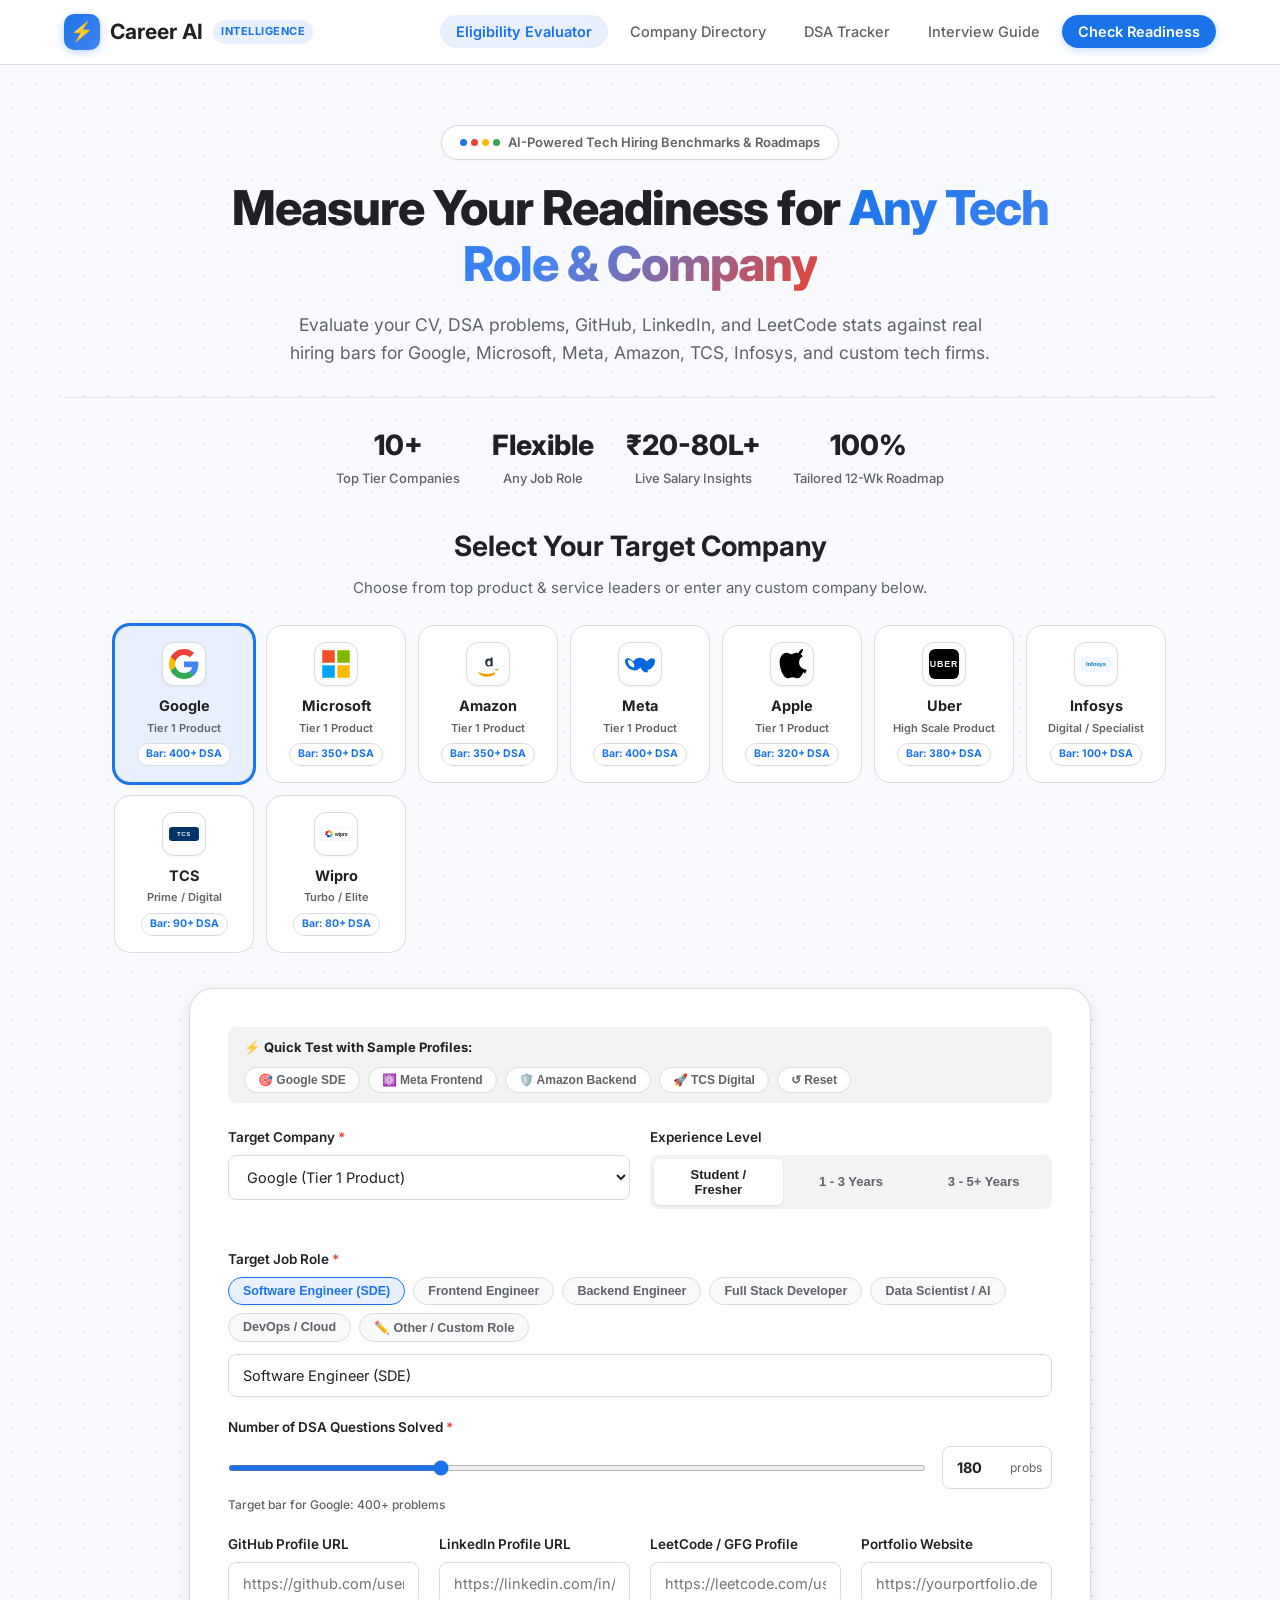
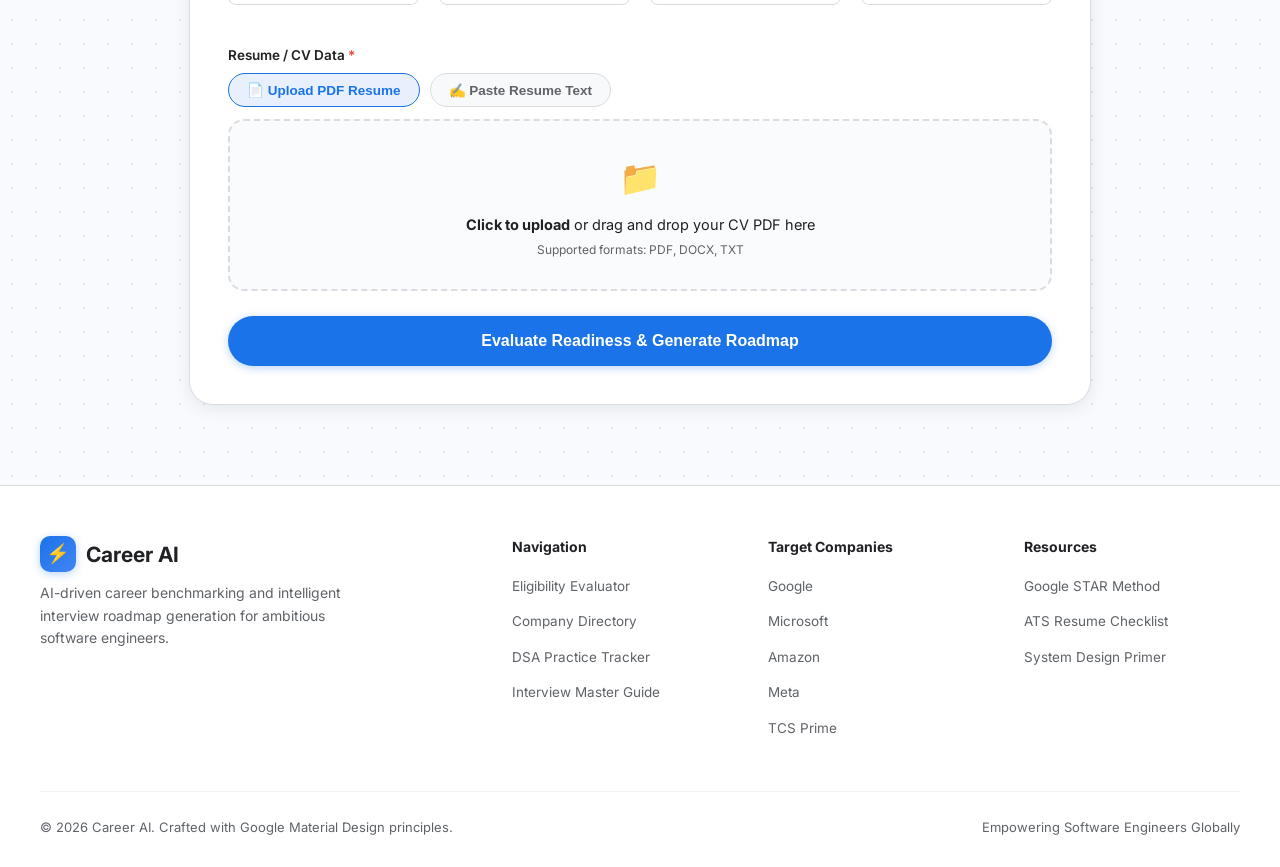
==== commit f4b2f131: "Add official SVG company logos for Google, Microsoft, Amazon, Meta, Apple, Uber, Infosys, TCS, Wipro" ====
--- a/frontendai/index.html
+++ b/frontendai/index.html
@@ -78,63 +78,63 @@
 
     <div class="company-cards-grid">
       <div class="picker-card selected" onclick="selectCompanyCard('Google')">
-        <div class="company-logo-avatar avatar-google">G</div>
+        <div class="company-logo-avatar"><img src="assets/logos/google.svg" alt="Google"></div>
         <h4>Google</h4>
         <div class="picker-tag">Tier 1 Product</div>
         <div class="picker-dsa-badge">Bar: 400+ DSA</div>
       </div>
 
       <div class="picker-card" onclick="selectCompanyCard('Microsoft')">
-        <div class="company-logo-avatar avatar-microsoft">M</div>
+        <div class="company-logo-avatar"><img src="assets/logos/microsoft.svg" alt="Microsoft"></div>
         <h4>Microsoft</h4>
         <div class="picker-tag">Tier 1 Product</div>
         <div class="picker-dsa-badge">Bar: 350+ DSA</div>
       </div>
 
       <div class="picker-card" onclick="selectCompanyCard('Amazon')">
-        <div class="company-logo-avatar avatar-amazon">A</div>
+        <div class="company-logo-avatar"><img src="assets/logos/amazon.svg" alt="Amazon"></div>
         <h4>Amazon</h4>
         <div class="picker-tag">Tier 1 Product</div>
         <div class="picker-dsa-badge">Bar: 350+ DSA</div>
       </div>
 
       <div class="picker-card" onclick="selectCompanyCard('Meta')">
-        <div class="company-logo-avatar avatar-meta">M</div>
+        <div class="company-logo-avatar"><img src="assets/logos/meta.svg" alt="Meta"></div>
         <h4>Meta</h4>
         <div class="picker-tag">Tier 1 Product</div>
         <div class="picker-dsa-badge">Bar: 400+ DSA</div>
       </div>
 
       <div class="picker-card" onclick="selectCompanyCard('Apple')">
-        <div class="company-logo-avatar avatar-apple">🍎</div>
+        <div class="company-logo-avatar"><img src="assets/logos/apple.svg" alt="Apple"></div>
         <h4>Apple</h4>
         <div class="picker-tag">Tier 1 Product</div>
         <div class="picker-dsa-badge">Bar: 320+ DSA</div>
       </div>
 
       <div class="picker-card" onclick="selectCompanyCard('Uber')">
-        <div class="company-logo-avatar avatar-uber">U</div>
+        <div class="company-logo-avatar"><img src="assets/logos/uber.svg" alt="Uber"></div>
         <h4>Uber</h4>
         <div class="picker-tag">High Scale Product</div>
         <div class="picker-dsa-badge">Bar: 380+ DSA</div>
       </div>
 
       <div class="picker-card" onclick="selectCompanyCard('Infosys')">
-        <div class="company-logo-avatar avatar-infosys">I</div>
+        <div class="company-logo-avatar"><img src="assets/logos/infosys.svg" alt="Infosys"></div>
         <h4>Infosys</h4>
         <div class="picker-tag">Digital / Specialist</div>
         <div class="picker-dsa-badge">Bar: 100+ DSA</div>
       </div>
 
       <div class="picker-card" onclick="selectCompanyCard('TCS')">
-        <div class="company-logo-avatar avatar-tcs">T</div>
+        <div class="company-logo-avatar"><img src="assets/logos/tcs.svg" alt="TCS"></div>
         <h4>TCS</h4>
         <div class="picker-tag">Prime / Digital</div>
         <div class="picker-dsa-badge">Bar: 90+ DSA</div>
       </div>
 
       <div class="picker-card" onclick="selectCompanyCard('Wipro')">
-        <div class="company-logo-avatar avatar-wipro">W</div>
+        <div class="company-logo-avatar"><img src="assets/logos/wipro.svg" alt="Wipro"></div>
         <h4>Wipro</h4>
         <div class="picker-tag">Turbo / Elite</div>
         <div class="picker-dsa-badge">Bar: 80+ DSA</div>
--- a/frontendai/style.css
+++ b/frontendai/style.css
@@ -1636,4 +1636,52 @@
   font-size: 13px;
   color: var(--text-secondary);
   line-height: 1.6;
-}+}
+
+/* COMPANY LOGO IMAGE STYLING */
+.company-logo-avatar {
+  width: 44px;
+  height: 44px;
+  border-radius: 12px;
+  margin: 0 auto 8px;
+  display: flex;
+  align-items: center;
+  justify-content: center;
+  background: white;
+  border: 1px solid var(--border);
+  padding: 6px;
+  box-shadow: 0 1px 3px rgba(0,0,0,0.06);
+}
+
+.company-logo-avatar img {
+  width: 100%;
+  height: 100%;
+  object-fit: contain;
+}
+
+.card-top-info .company-logo-avatar {
+  margin: 0;
+  width: 48px;
+  height: 48px;
+  padding: 7px;
+}
+
+.result-logo-badge {
+  width: 52px;
+  height: 52px;
+  border-radius: 14px;
+  background: white;
+  border: 1.5px solid var(--border);
+  padding: 8px;
+  box-shadow: 0 2px 6px rgba(0,0,0,0.06);
+  display: flex;
+  align-items: center;
+  justify-content: center;
+  margin-bottom: 12px;
+}
+
+.result-logo-badge img {
+  width: 100%;
+  height: 100%;
+  object-fit: contain;
+}
